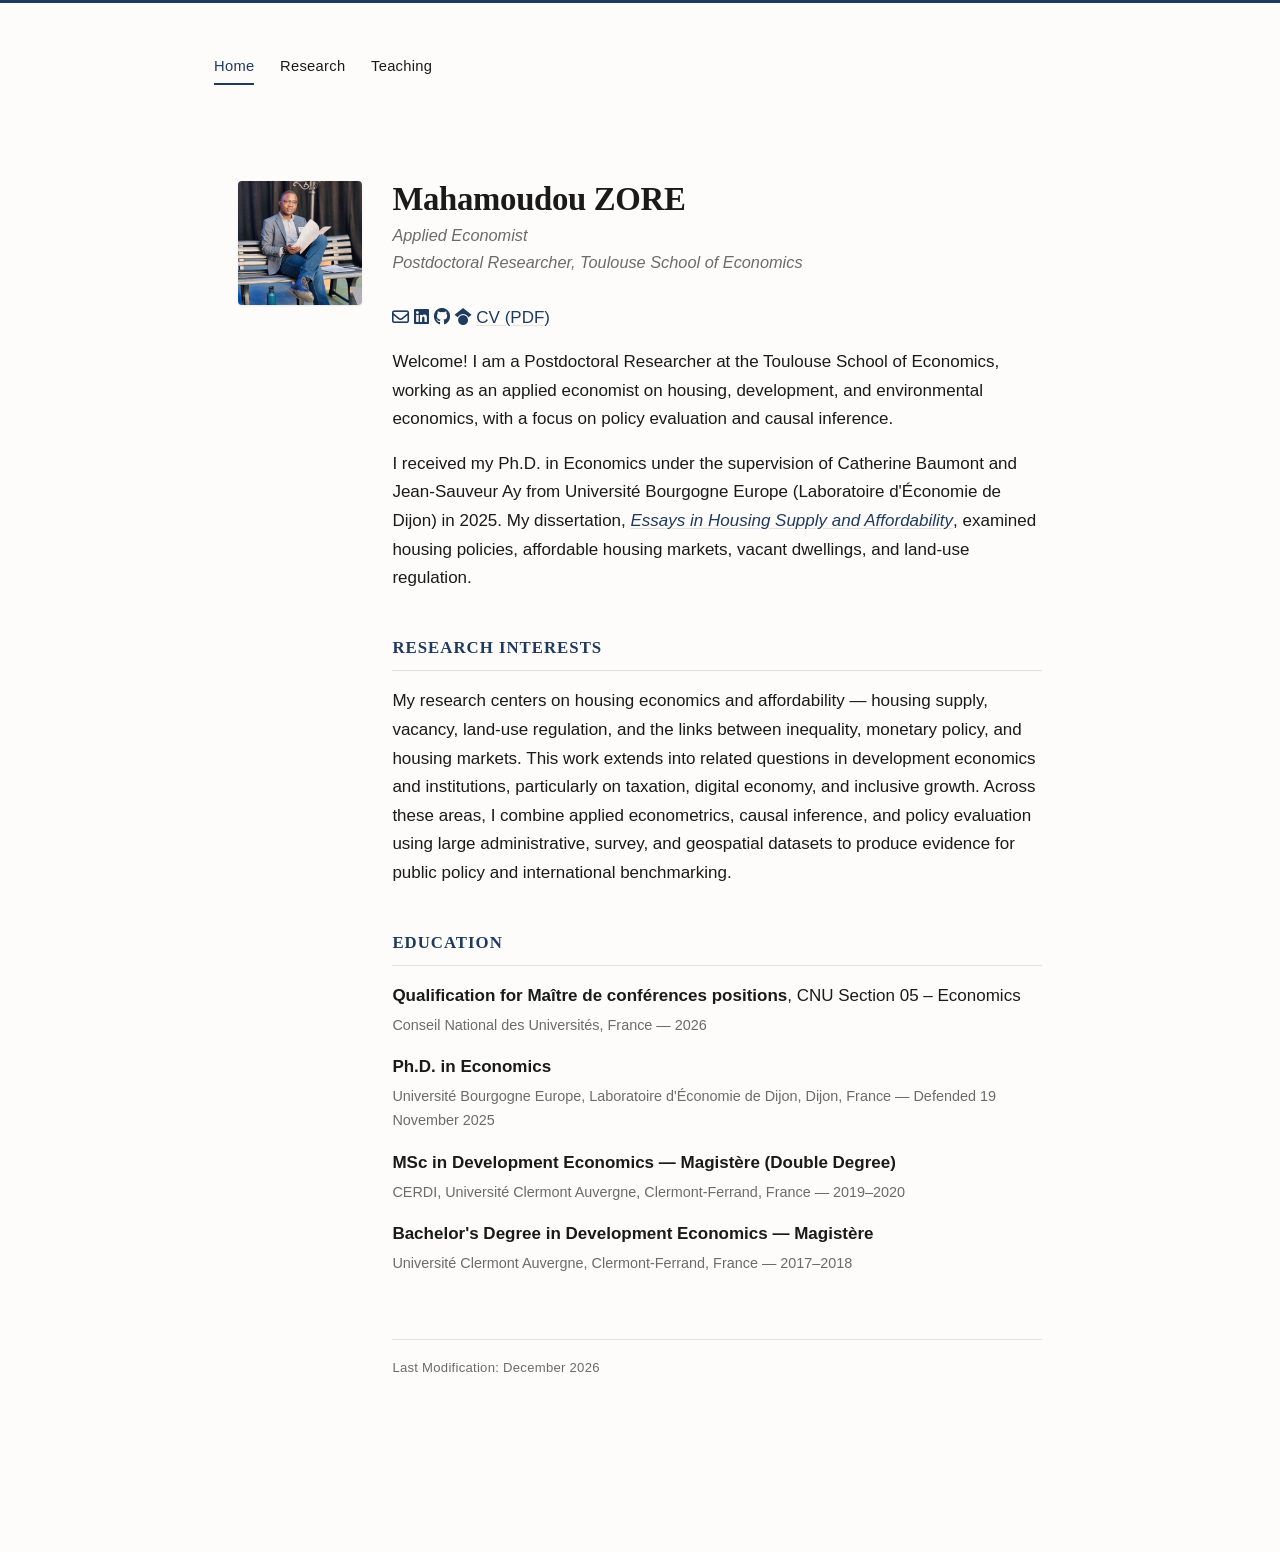
==== index.html @ eb143d73 "Update index.html" ====
<!DOCTYPE html>
<html lang="en">
<head>
<meta charset="UTF-8">
<meta name="viewport" content="width=device-width, initial-scale=1.0">
<title>Mahamoudou ZORE</title>
<link rel="stylesheet" href="styles.css">
  <link
  rel="stylesheet"
  href="https://cdnjs.cloudflare.com/ajax/libs/font-awesome/6.5.2/css/all.min.css"
>
</head>
<body> <div class="wrap"> 
  <nav>

  <a href="index.html" class="active">Home</a>
  <a href="research.html">Research</a>
  <a href="teaching.html">Teaching</a>
</nav>

<div class="wrap">

  <div class="profile-row">
    <img src="profile.jpg" alt="Photo of Mahamoudou Zore">
    <div>
       <h1>Mahamoudou ZORE</h1>

<p class="role">
Applied Economist<br>
Postdoctoral Researcher, Toulouse School of Economics
</p>
     <div class="social-links">
  <a href="mailto:zoremahamoudou@yahoo.fr" aria-label="Email" title="Email"><i class="fa-regular fa-envelope"></i></a>
  <a href="https://www.linkedin.com/in/mahamoudou-zor%C3%A9-ph-d-63a49911a" target="_blank" rel="noopener noreferrer" aria-label="LinkedIn" title="LinkedIn"><i class="fa-brands fa-linkedin"></i></a>
  <a href="https://github.com/Mahamoudou-ZORE" target="_blank" rel="noopener noreferrer" aria-label="GitHub" title="GitHub"><i class="fa-brands fa-github"></i></a>
  <a href="https://scholar.google.com/citations?user=697aOrsAAAAJ&hl=fr" target="_blank" rel="noopener noreferrer" aria-label="Google Scholar" title="Google Scholar"><i class="fa-brands fa-google-scholar"></i></a>
  <a href="CV_ZORE-Mahamoudou.pdf">CV (PDF)</a>
</div>

  <p>Welcome! I am a Postdoctoral Researcher at the Toulouse School of Economics, working as an applied economist on housing, development, and environmental economics, with a focus on policy evaluation and causal inference.</p>
  <p>I received my Ph.D. in Economics under the supervision of Catherine Baumont and Jean-Sauveur Ay from Université Bourgogne Europe (Laboratoire d'Économie de Dijon) in 2025. My dissertation, <a href="https://theses.hal.science/tel-05458597"><em>Essays in Housing Supply and Affordability</em></a>, examined housing policies, affordable housing markets, vacant dwellings, and land-use regulation.</p>
  <h2>Research Interests</h2>
<p>My research centers on housing economics and affordability — housing supply, vacancy, land-use regulation, and the links between inequality, monetary policy, and housing markets. This work extends into related questions in development economics and institutions, particularly on taxation, digital economy, and inclusive growth. Across these areas, I combine applied econometrics, causal inference, and policy evaluation using large administrative, survey, and geospatial datasets to produce evidence for public policy and international benchmarking.</p>
  <h2>Education</h2>
  <p>
    <span class="entry-title">Qualification for Maître de conférences positions</span>, CNU Section 05 – Economics<br>
    <span class="entry-meta">Conseil National des Universités, France — 2026</span>
  </p>
  <p>
    <span class="entry-title">Ph.D. in Economics</span><br>
    <span class="entry-meta">Université Bourgogne Europe, Laboratoire d'Économie de Dijon, Dijon, France — Defended 19 November 2025</span>
  </p>
  <p>
    <span class="entry-title">MSc in Development Economics — Magistère (Double Degree)</span><br>
    <span class="entry-meta">CERDI, Université Clermont Auvergne, Clermont-Ferrand, France — 2019–2020</span>
  </p>
  <p>
    <span class="entry-title">Bachelor's Degree in Development Economics — Magistère</span><br>
    <span class="entry-meta">Université Clermont Auvergne, Clermont-Ferrand, France — 2017–2018</span>
  </p>

  <footer>Last Modification: <span id="last-mod"></span></footer>
<script>
  document.getElementById('last-mod').textContent =
    new Date(document.lastModified).toLocaleDateString('en-US', { year: 'numeric', month: 'long' });
</script>

</div>
</body>
</html>
---- styles.css ----
:root {
  --ink: #1a1a1a;
  --muted: #6b6b6b;
  --accent: #1f3a5f;
  --accent-soft: #4a6a8f;
  --rule: #e4e2dc;
  --bg: #fdfcfa;
  --max: 900px;
}

* {
  box-sizing: border-box;
}

html {
  -webkit-text-size-adjust: 100%;
  scroll-behavior: smooth;
}

body {
  margin: 0;
  background: var(--bg);
  color: var(--ink);
  font-family: "Source Sans Pro", -apple-system, BlinkMacSystemFont,
               "Segoe UI", Helvetica, Arial, sans-serif;
  font-size: 17px;
  line-height: 1.68;
  border-top: 3px solid var(--accent);
}

.wrap {
  width: 100%;
  max-width: var(--max);
  margin: 0 auto;
  padding: 3.2rem 1.5rem 4.5rem;
}

h1,
h2 {
  font-family: "Iowan Old Style", "Palatino Linotype",
               Palatino, Georgia, serif;
  font-weight: 600;
  letter-spacing: -0.01em;
  color: var(--ink);
}

h1 {
  font-size: 2.05rem;
  margin: 0 0 0.2rem;
  line-height: 1.15;
}

h2 {
  font-size: 1.05rem;
  text-transform: uppercase;
  letter-spacing: 0.06em;
  margin: 2.6rem 0 1rem;
  color: var(--accent);
  border-bottom: 1px solid var(--rule);
  padding-bottom: 0.5rem;
}

.role {
  color: var(--muted);
  margin: 0 0 1.7rem;
  font-size: 1.02rem;
  font-style: italic;
}

nav {
  display: flex;
  flex-wrap: wrap;
  gap: 0.7rem 1.6rem;
  margin-bottom: 2.8rem;
  font-size: 0.92rem;
  letter-spacing: 0.02em;
}

nav a {
  color: var(--ink);
  text-decoration: none;
  padding-bottom: 4px;
  border-bottom: 2px solid transparent;
  transition: border-color 0.15s ease, color 0.15s ease;
}

nav a:hover {
  color: var(--accent);
}

nav a.active {
  border-bottom-color: var(--accent);
  color: var(--accent);
}

.profile-row {
  display: flex;
  gap: 1.9rem;
  align-items: flex-start;
  margin-bottom: 1.8rem;
}

.profile-row img {
  width: 124px;
  height: 124px;
  object-fit: cover;
  border-radius: 4px;
  flex-shrink: 0;
  box-shadow: 0 1px 2px rgba(0, 0, 0, 0.08);
}

.profile-content {
  flex: 1;
  min-width: 0;
}

.links {
  display: flex;
  flex-wrap: wrap;
  gap: 0.45rem 1.1rem;
  margin: 0.7rem 0 0;
  font-size: 0.93rem;
}

.links a {
  color: var(--accent);
  text-decoration: none;
  border-bottom: 1px solid transparent;
  transition: border-color 0.15s ease;
}

.links a:hover {
  border-bottom-color: var(--accent-soft);
}

p {
  margin: 1rem 0;
}

ul {
  padding-left: 1.1rem;
  margin: 0.9rem 0;
}

li {
  margin-bottom: 0.85rem;
}

a {
  color: var(--accent);
  text-decoration-color: var(--rule);
  text-underline-offset: 2px;
}

a:hover {
  text-decoration-color: var(--accent);
}

.entry-title {
  font-weight: 600;
}

.entry-meta {
  display: block;
  margin-top: 0.15rem;
  color: var(--muted);
  font-size: 0.9rem;
}

.abstract {
  margin: 0.5rem 0 0;
  padding-left: 0.9rem;
  color: var(--muted);
  font-size: 0.92rem;
  border-left: 2px solid var(--rule);
}

footer {
  margin-top: 4rem;
  padding-top: 1.1rem;
  border-top: 1px solid var(--rule);
  color: var(--muted);
  font-size: 0.82rem;
  letter-spacing: 0.02em;
}

/* Tablets and small screens */
@media (max-width: 700px) {
  .wrap {
    padding: 2.4rem 1.2rem 3.5rem;
  }

  nav {
    margin-bottom: 2.2rem;
  }
}

/* Smartphones */
@media (max-width: 480px) {
  body {
    font-size: 16px;
    line-height: 1.62;
  }

  .wrap {
    padding: 2rem 1rem 3rem;
  }

  .profile-row {
    flex-direction: column;
    gap: 1rem;
  }

  .profile-row img {
    width: 112px;
    height: 112px;
  }

  h1 {
    font-size: 1.75rem;
  }

  h2 {
    margin-top: 2.2rem;
  }

  .role {
    margin-bottom: 1.2rem;
  }

  nav {
    gap: 0.55rem 1rem;
    font-size: 0.9rem;
  }

  .links {
    gap: 0.35rem 0.9rem;
  }
}
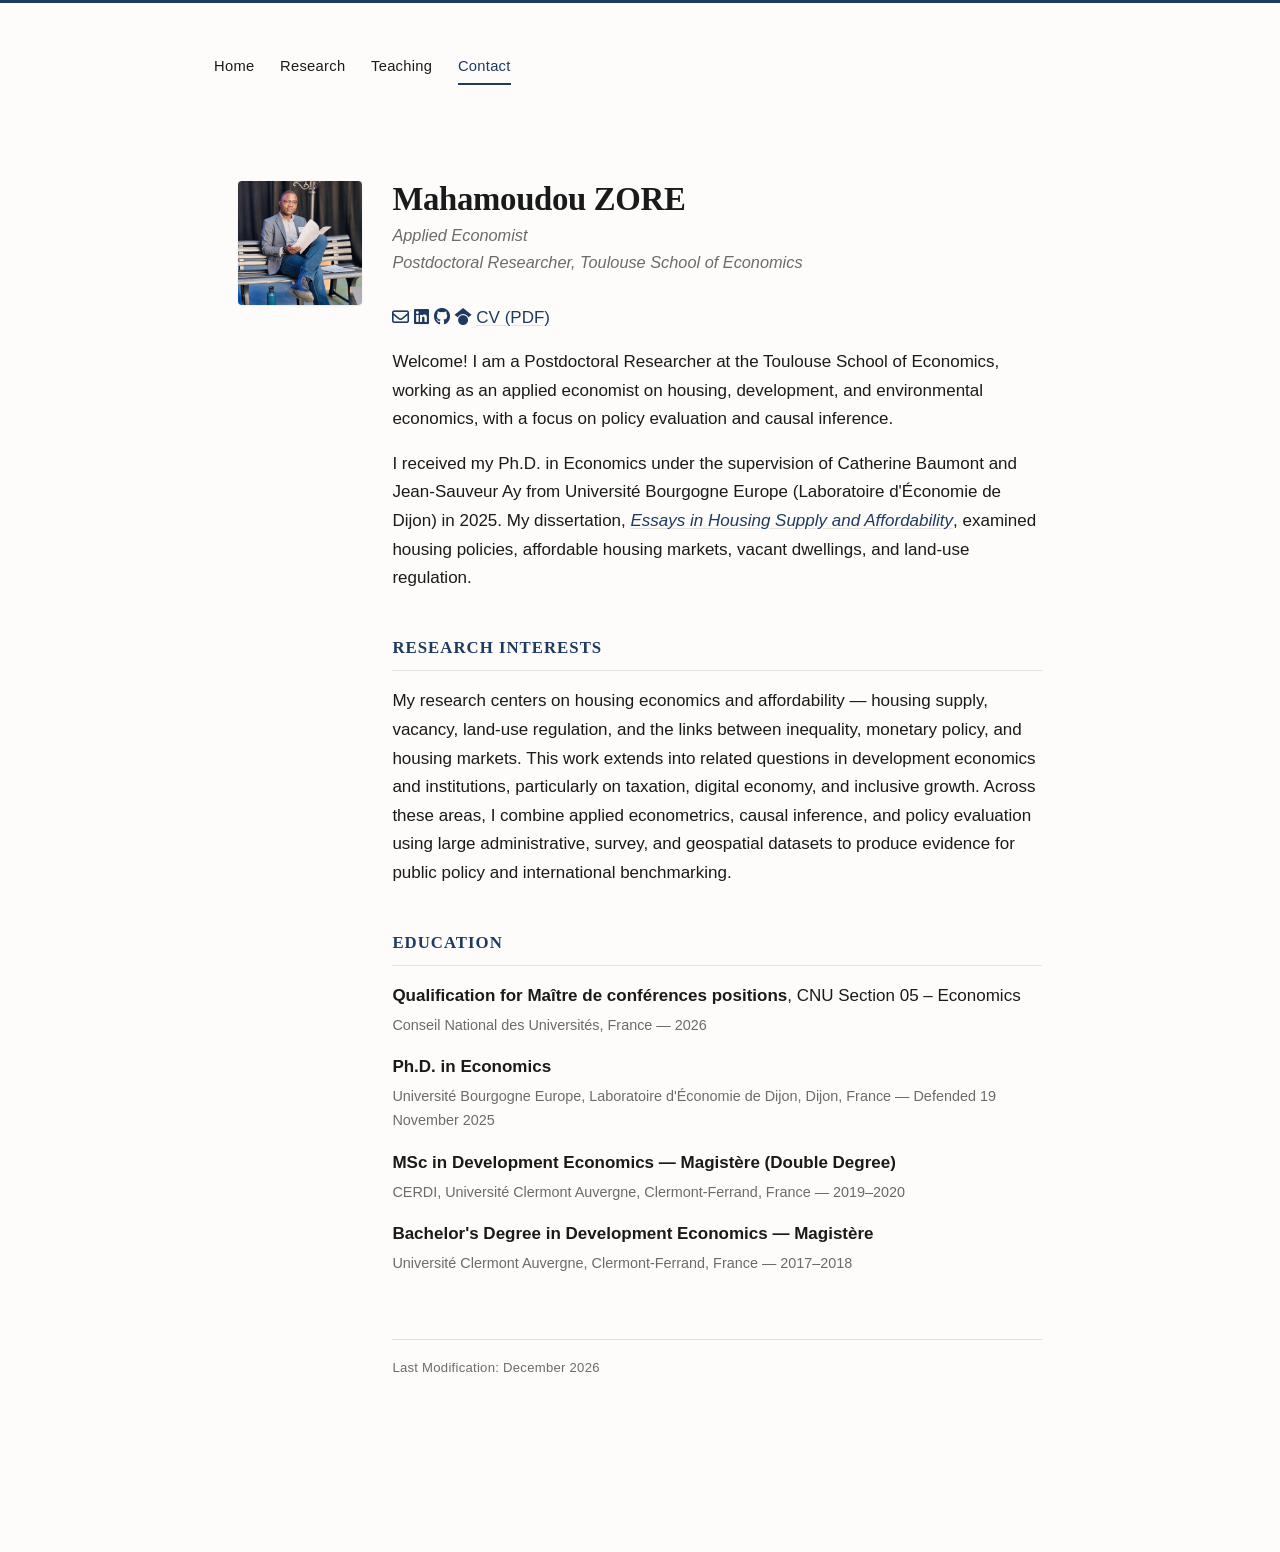
==== commit 534e1d36: "Refactor navigation links in index.html Updated navigation links to remove duplicate Home link and s" ====
--- a/index.html
+++ b/index.html
@@ -12,11 +12,11 @@
 </head>
 <body> <div class="wrap"> 
   <nav>
-
-  <a href="index.html" class="active">Home</a>
-  <a href="research.html">Research</a>
-  <a href="teaching.html">Teaching</a>
-</nav>
+    <a href="index.html">Home</a>
+    <a href="research.html">Research</a>
+    <a href="teaching.html">Teaching</a>
+    <a href="contact.html" class="active">Contact</a>
+  </nav>
 
 <div class="wrap">
 
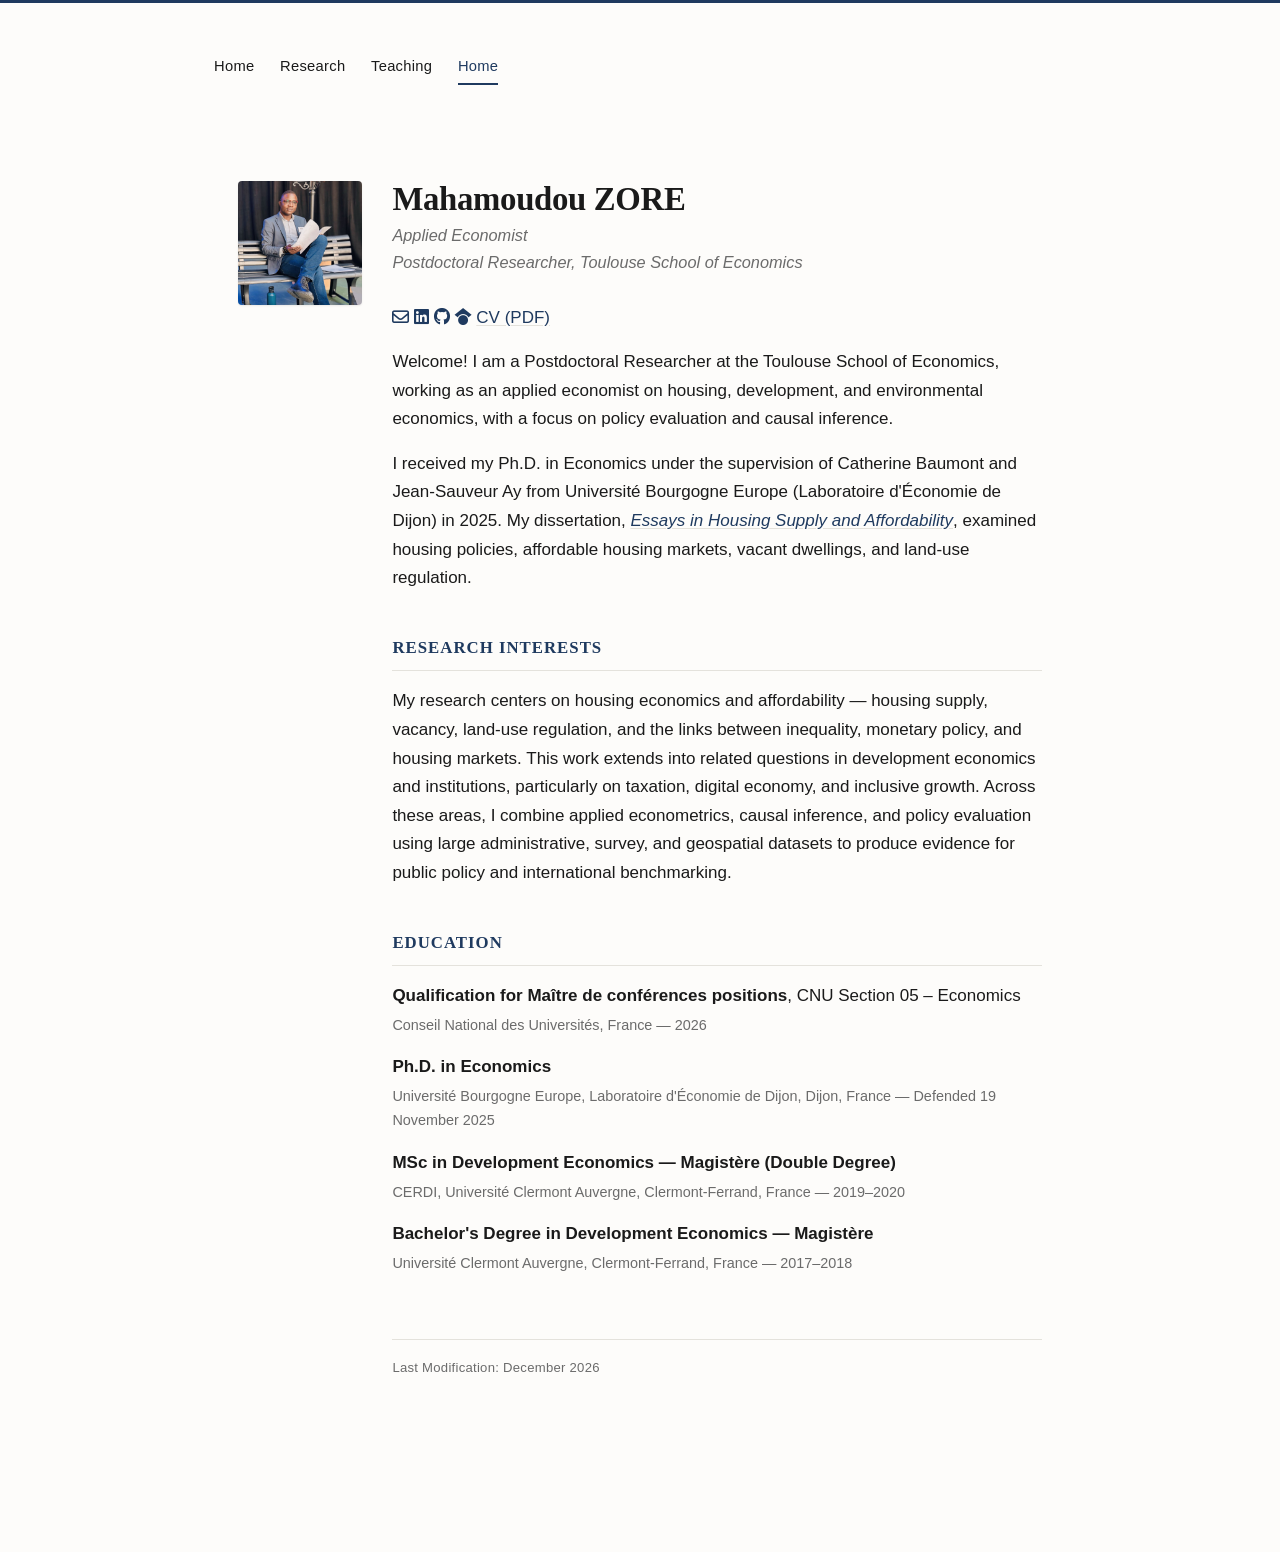
==== commit 060bf1d3: "Update index.html" ====
--- a/index.html
+++ b/index.html
@@ -15,7 +15,7 @@
     <a href="index.html">Home</a>
     <a href="research.html">Research</a>
     <a href="teaching.html">Teaching</a>
-    <a href="contact.html" class="active">Contact</a>
+    <a href="contact.html" class="active">Home</a>
   </nav>
 
 <div class="wrap">
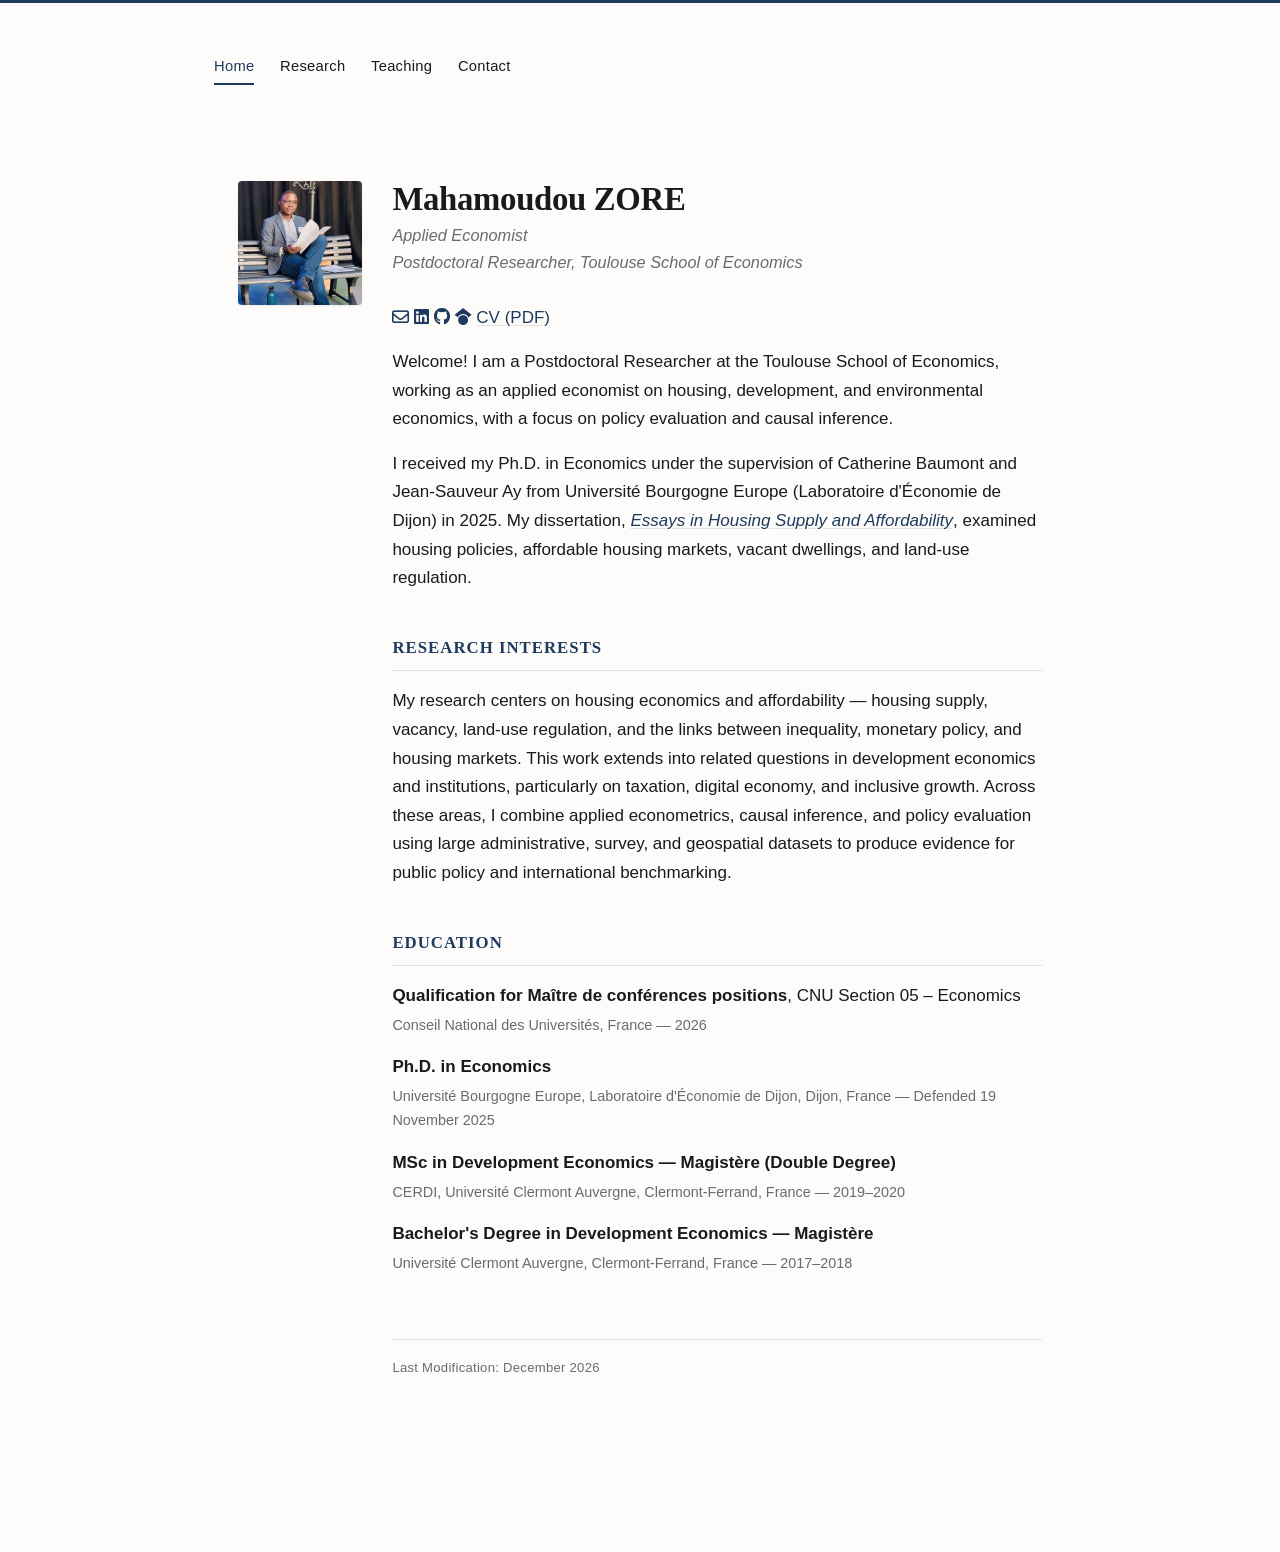
==== commit 2ed21184: "Revise navigation menu for active link and labels Updated navigation links to reflect active state a" ====
--- a/index.html
+++ b/index.html
@@ -11,12 +11,12 @@
 >
 </head>
 <body> <div class="wrap"> 
-  <nav>
-    <a href="index.html">Home</a>
-    <a href="research.html">Research</a>
-    <a href="teaching.html">Teaching</a>
-    <a href="contact.html" class="active">Home</a>
-  </nav>
+ <nav>
+  <a href="index.html" class="active">Home</a>
+  <a href="research.html">Research</a>
+  <a href="teaching.html">Teaching</a>
+  <a href="contact.html">Contact</a>
+</nav>
 
 <div class="wrap">
 
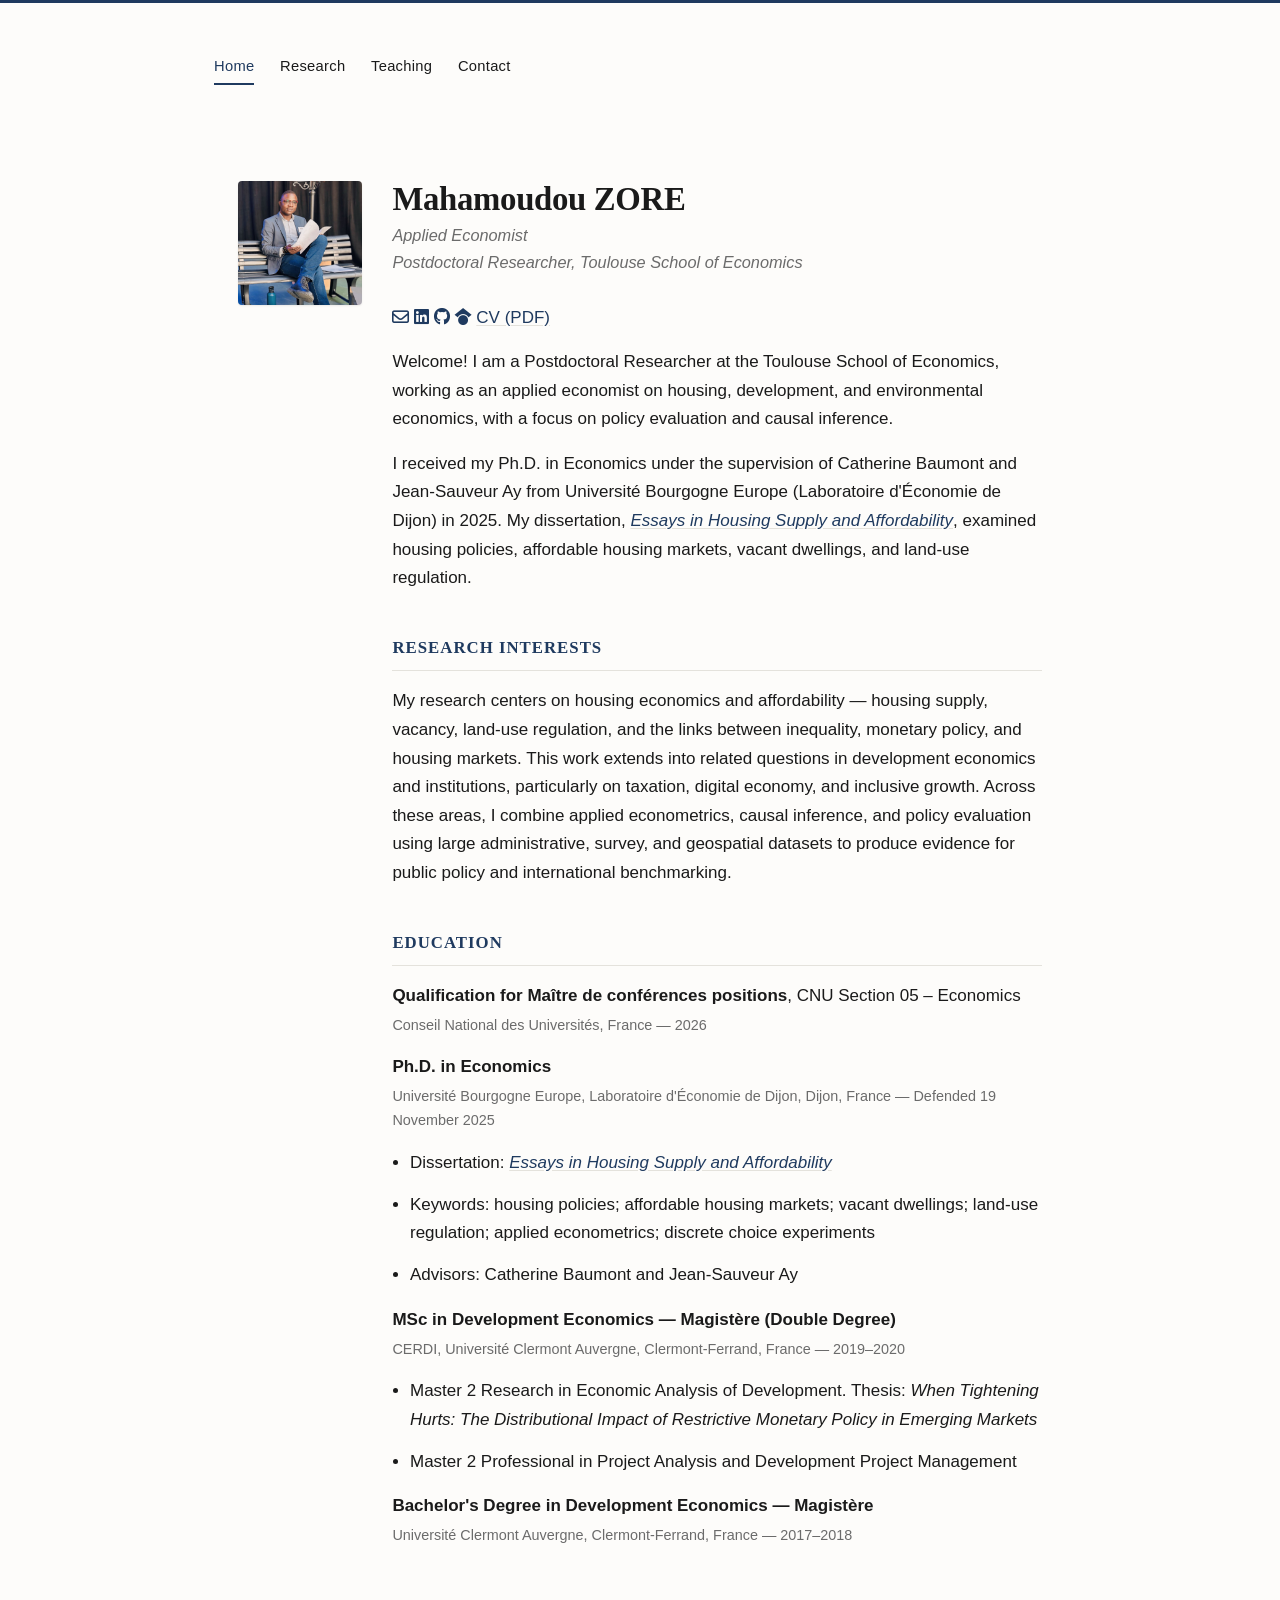
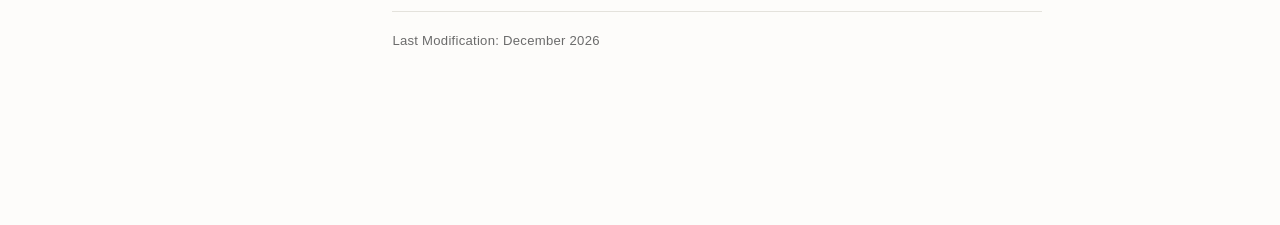
==== commit 4cab0934: "Update index.html" ====
--- a/index.html
+++ b/index.html
@@ -42,22 +42,31 @@
   <h2>Research Interests</h2>
 <p>My research centers on housing economics and affordability — housing supply, vacancy, land-use regulation, and the links between inequality, monetary policy, and housing markets. This work extends into related questions in development economics and institutions, particularly on taxation, digital economy, and inclusive growth. Across these areas, I combine applied econometrics, causal inference, and policy evaluation using large administrative, survey, and geospatial datasets to produce evidence for public policy and international benchmarking.</p>
   <h2>Education</h2>
-  <p>
-    <span class="entry-title">Qualification for Maître de conférences positions</span>, CNU Section 05 – Economics<br>
-    <span class="entry-meta">Conseil National des Universités, France — 2026</span>
-  </p>
-  <p>
-    <span class="entry-title">Ph.D. in Economics</span><br>
-    <span class="entry-meta">Université Bourgogne Europe, Laboratoire d'Économie de Dijon, Dijon, France — Defended 19 November 2025</span>
-  </p>
-  <p>
-    <span class="entry-title">MSc in Development Economics — Magistère (Double Degree)</span><br>
-    <span class="entry-meta">CERDI, Université Clermont Auvergne, Clermont-Ferrand, France — 2019–2020</span>
-  </p>
-  <p>
-    <span class="entry-title">Bachelor's Degree in Development Economics — Magistère</span><br>
-    <span class="entry-meta">Université Clermont Auvergne, Clermont-Ferrand, France — 2017–2018</span>
-  </p>
+<p>
+  <span class="entry-title">Qualification for Maître de conférences positions</span>, CNU Section 05 – Economics<br>
+  <span class="entry-meta">Conseil National des Universités, France — 2026</span>
+</p>
+<p>
+  <span class="entry-title">Ph.D. in Economics</span><br>
+  <span class="entry-meta">Université Bourgogne Europe, Laboratoire d'Économie de Dijon, Dijon, France — Defended 19 November 2025</span>
+</p>
+<ul>
+  <li>Dissertation: <a href="https://theses.hal.science/tel-05458597"><em>Essays in Housing Supply and Affordability</em></a></li>
+  <li>Keywords: housing policies; affordable housing markets; vacant dwellings; land-use regulation; applied econometrics; discrete choice experiments</li>
+  <li>Advisors: Catherine Baumont and Jean-Sauveur Ay</li>
+</ul>
+<p>
+  <span class="entry-title">MSc in Development Economics — Magistère (Double Degree)</span><br>
+  <span class="entry-meta">CERDI, Université Clermont Auvergne, Clermont-Ferrand, France — 2019–2020</span>
+</p>
+<ul>
+  <li>Master 2 Research in Economic Analysis of Development. Thesis: <em>When Tightening Hurts: The Distributional Impact of Restrictive Monetary Policy in Emerging Markets</em></li>
+  <li>Master 2 Professional in Project Analysis and Development Project Management</li>
+</ul>
+<p>
+  <span class="entry-title">Bachelor's Degree in Development Economics — Magistère</span><br>
+  <span class="entry-meta">Université Clermont Auvergne, Clermont-Ferrand, France — 2017–2018</span>
+</p>
 
   <footer>Last Modification: <span id="last-mod"></span></footer>
 <script>
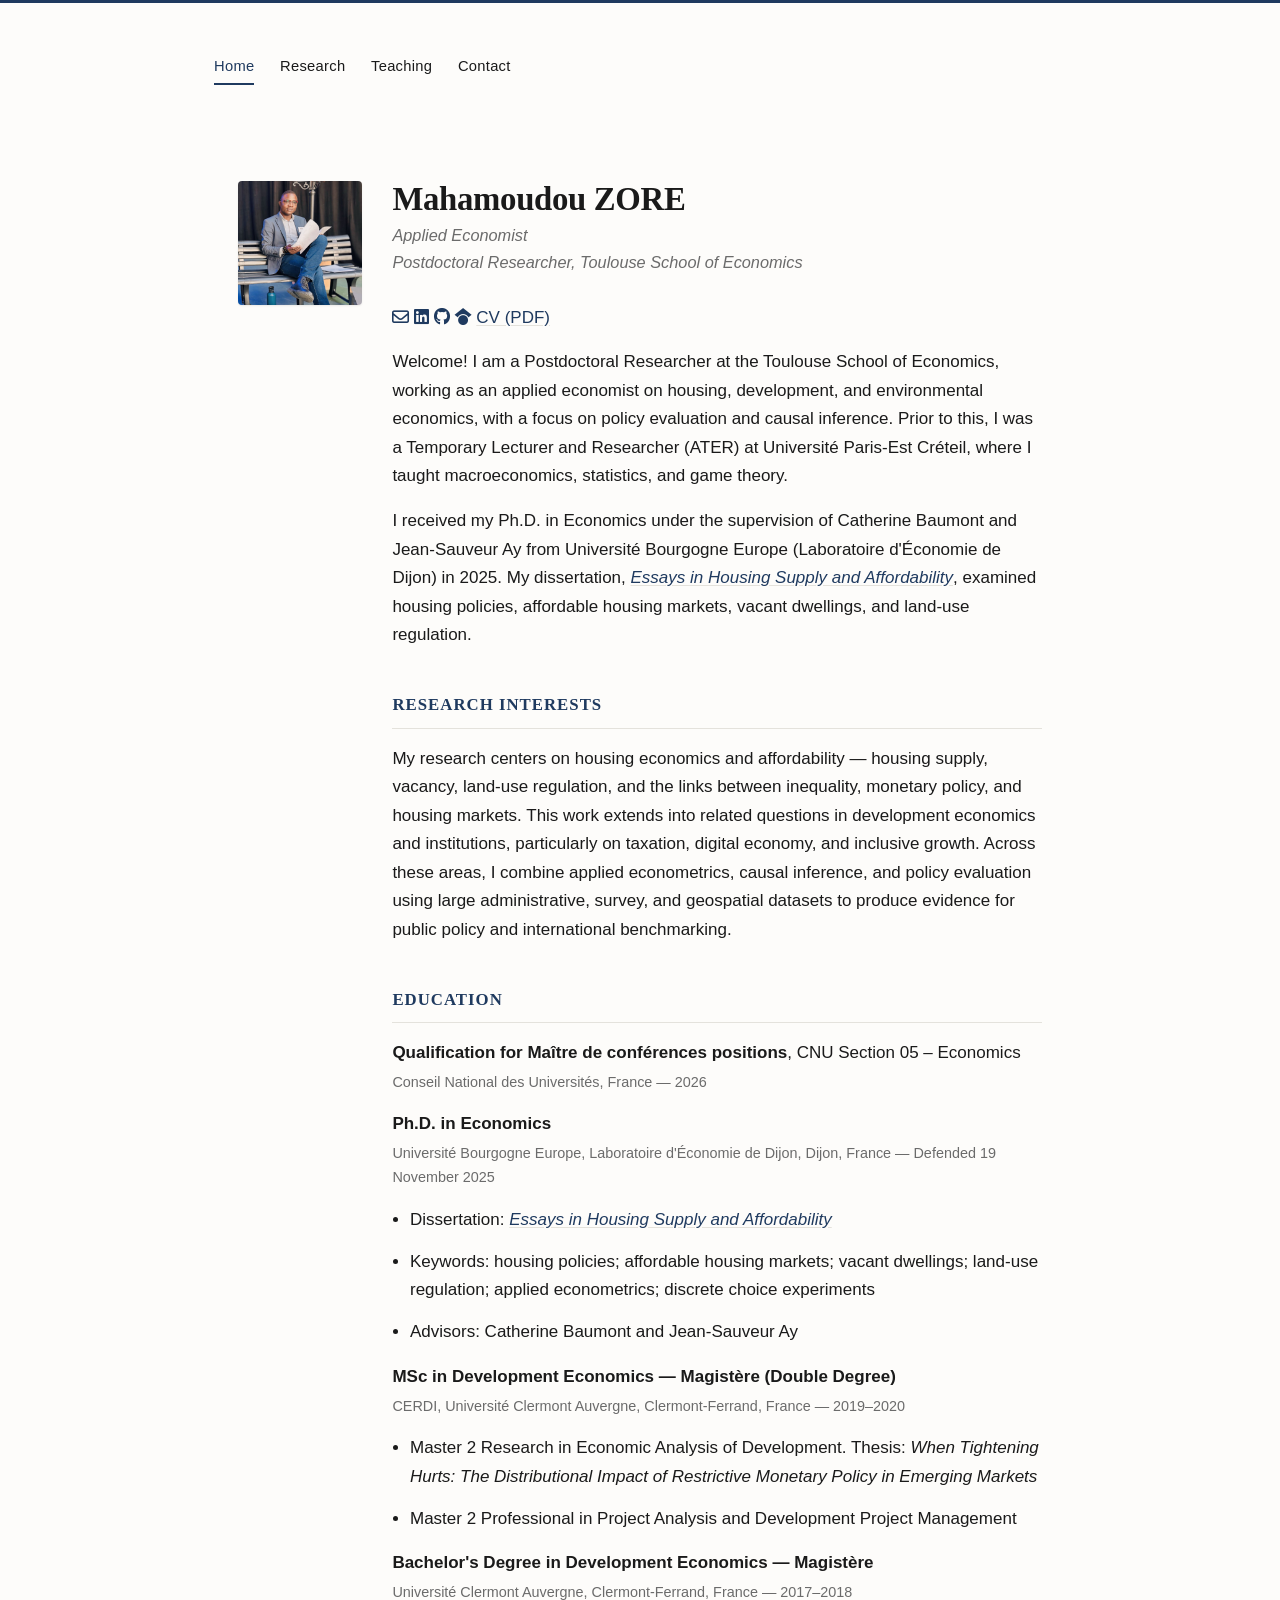
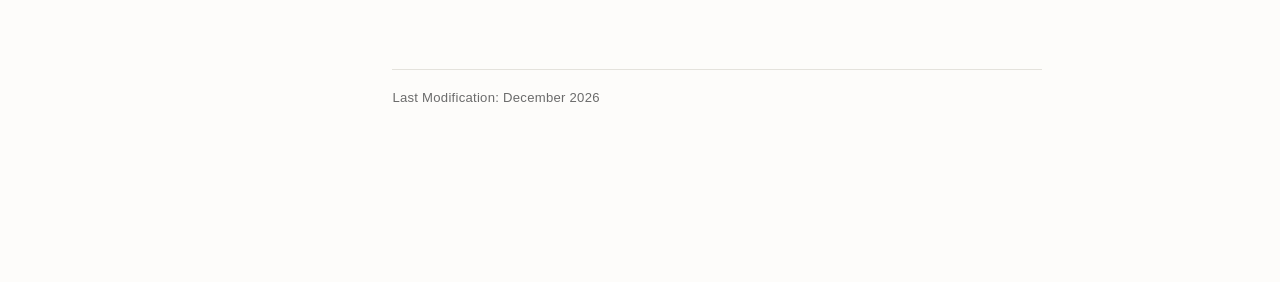
==== commit f0df3a0e: "Update introduction paragraph with additional experience Added previous experience as a Temporary Le" ====
--- a/index.html
+++ b/index.html
@@ -37,7 +37,7 @@
   <a href="CV_ZORE-Mahamoudou.pdf">CV (PDF)</a>
 </div>
 
-  <p>Welcome! I am a Postdoctoral Researcher at the Toulouse School of Economics, working as an applied economist on housing, development, and environmental economics, with a focus on policy evaluation and causal inference.</p>
+  <p>Welcome! I am a Postdoctoral Researcher at the Toulouse School of Economics, working as an applied economist on housing, development, and environmental economics, with a focus on policy evaluation and causal inference. Prior to this, I was a Temporary Lecturer and Researcher (ATER) at Université Paris-Est Créteil, where I taught macroeconomics, statistics, and game theory.</p>
   <p>I received my Ph.D. in Economics under the supervision of Catherine Baumont and Jean-Sauveur Ay from Université Bourgogne Europe (Laboratoire d'Économie de Dijon) in 2025. My dissertation, <a href="https://theses.hal.science/tel-05458597"><em>Essays in Housing Supply and Affordability</em></a>, examined housing policies, affordable housing markets, vacant dwellings, and land-use regulation.</p>
   <h2>Research Interests</h2>
 <p>My research centers on housing economics and affordability — housing supply, vacancy, land-use regulation, and the links between inequality, monetary policy, and housing markets. This work extends into related questions in development economics and institutions, particularly on taxation, digital economy, and inclusive growth. Across these areas, I combine applied econometrics, causal inference, and policy evaluation using large administrative, survey, and geospatial datasets to produce evidence for public policy and international benchmarking.</p>
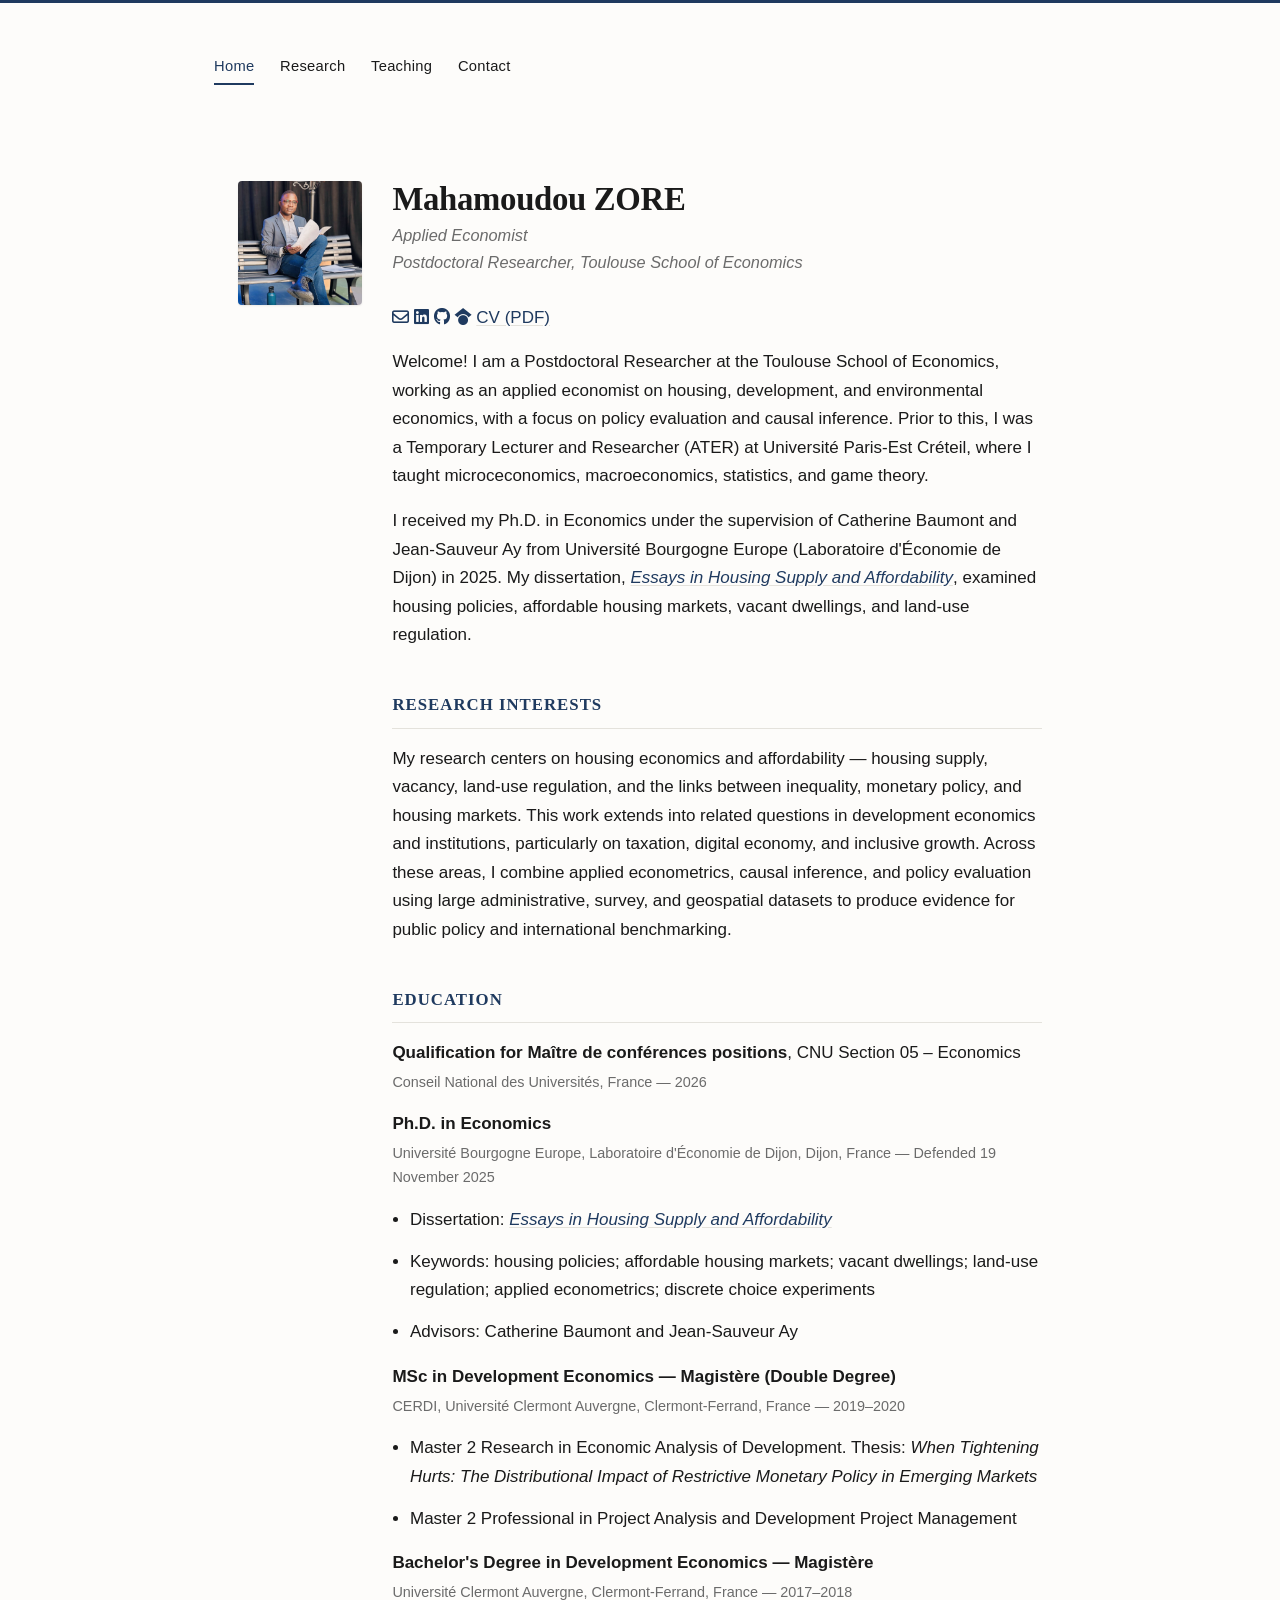
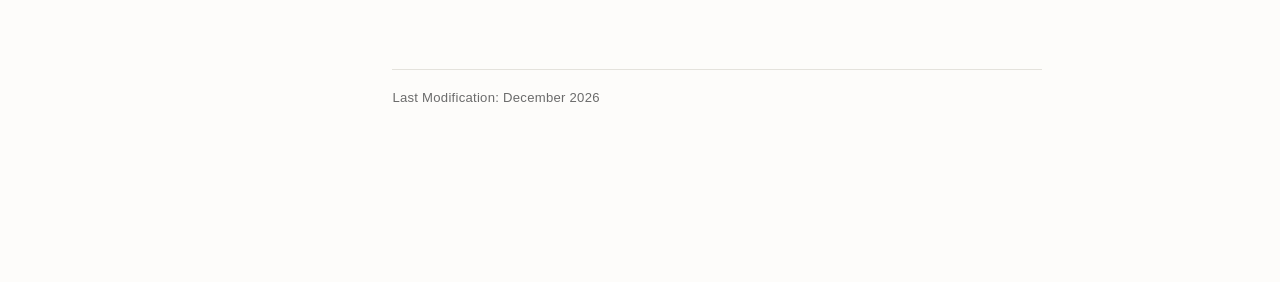
==== commit f8784c2a: "Update research description to include microeconomics" ====
--- a/index.html
+++ b/index.html
@@ -37,7 +37,7 @@
   <a href="CV_ZORE-Mahamoudou.pdf">CV (PDF)</a>
 </div>
 
-  <p>Welcome! I am a Postdoctoral Researcher at the Toulouse School of Economics, working as an applied economist on housing, development, and environmental economics, with a focus on policy evaluation and causal inference. Prior to this, I was a Temporary Lecturer and Researcher (ATER) at Université Paris-Est Créteil, where I taught macroeconomics, statistics, and game theory.</p>
+  <p>Welcome! I am a Postdoctoral Researcher at the Toulouse School of Economics, working as an applied economist on housing, development, and environmental economics, with a focus on policy evaluation and causal inference. Prior to this, I was a Temporary Lecturer and Researcher (ATER) at Université Paris-Est Créteil, where I taught microceconomics, macroeconomics, statistics, and game theory.</p>
   <p>I received my Ph.D. in Economics under the supervision of Catherine Baumont and Jean-Sauveur Ay from Université Bourgogne Europe (Laboratoire d'Économie de Dijon) in 2025. My dissertation, <a href="https://theses.hal.science/tel-05458597"><em>Essays in Housing Supply and Affordability</em></a>, examined housing policies, affordable housing markets, vacant dwellings, and land-use regulation.</p>
   <h2>Research Interests</h2>
 <p>My research centers on housing economics and affordability — housing supply, vacancy, land-use regulation, and the links between inequality, monetary policy, and housing markets. This work extends into related questions in development economics and institutions, particularly on taxation, digital economy, and inclusive growth. Across these areas, I combine applied econometrics, causal inference, and policy evaluation using large administrative, survey, and geospatial datasets to produce evidence for public policy and international benchmarking.</p>
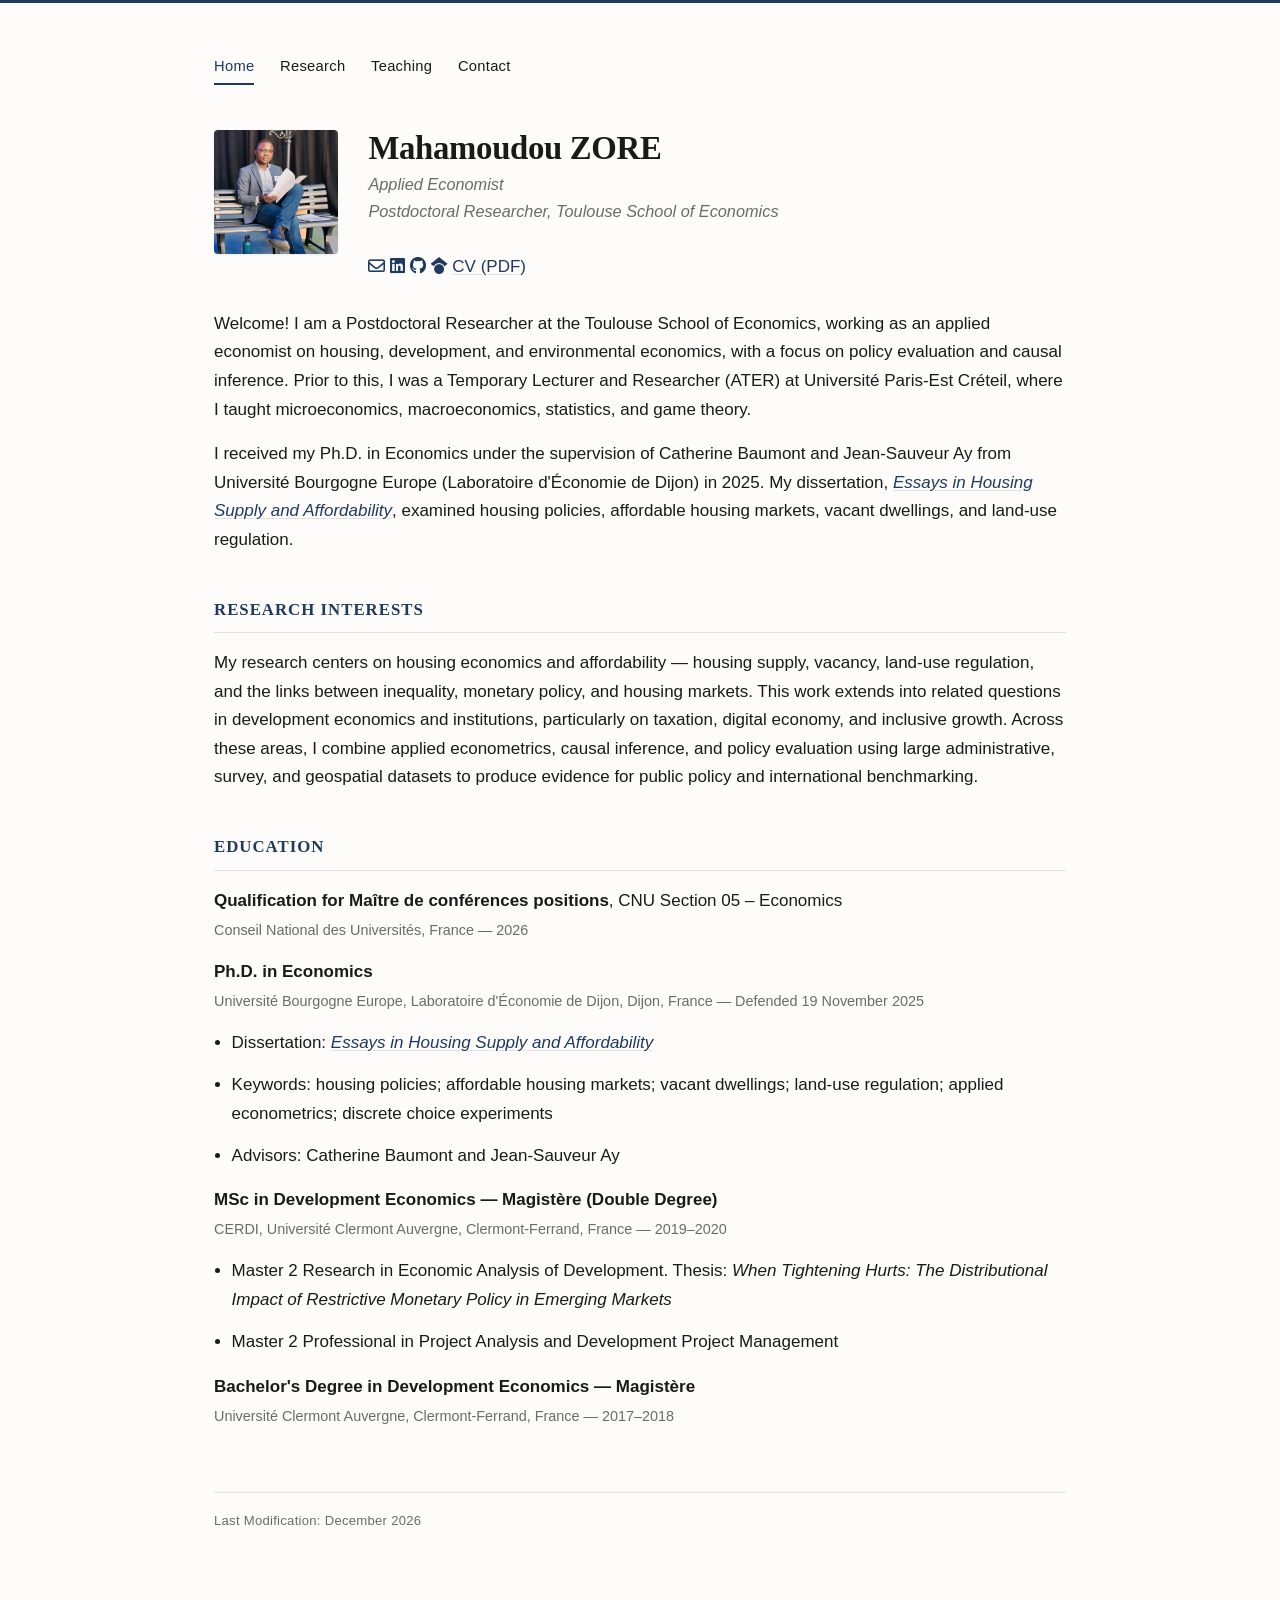
==== commit 2c071949: "Refactor index.html for improved structure and clarity Updated the HTML structure by adding a canoni" ====
--- a/index.html
+++ b/index.html
@@ -5,74 +5,76 @@
 <meta name="viewport" content="width=device-width, initial-scale=1.0">
 <title>Mahamoudou ZORE</title>
 <link rel="stylesheet" href="styles.css">
-  <link
-  rel="stylesheet"
-  href="https://cdnjs.cloudflare.com/ajax/libs/font-awesome/6.5.2/css/all.min.css"
->
+<link rel="stylesheet" href="https://cdnjs.cloudflare.com/ajax/libs/font-awesome/6.5.2/css/all.min.css">
+<link rel="canonical" href="https://mahamoudou-zore.fr/">
 </head>
-<body> <div class="wrap"> 
- <nav>
-  <a href="index.html" class="active">Home</a>
-  <a href="research.html">Research</a>
-  <a href="teaching.html">Teaching</a>
-  <a href="contact.html">Contact</a>
-</nav>
+<body>
+<div class="wrap">
 
-<div class="wrap">
+  <nav>
+    <a href="index.html" class="active">Home</a>
+    <a href="research.html">Research</a>
+    <a href="teaching.html">Teaching</a>
+    <a href="contact.html">Contact</a>
+  </nav>
 
   <div class="profile-row">
     <img src="profile.jpg" alt="Photo of Mahamoudou Zore">
     <div>
-       <h1>Mahamoudou ZORE</h1>
+      <h1>Mahamoudou ZORE</h1>
+      <p class="role">
+        Applied Economist<br>
+        Postdoctoral Researcher, Toulouse School of Economics
+      </p>
+      <div class="social-links">
+        <a href="mailto:zoremahamoudou@yahoo.fr" aria-label="Email" title="Email"><i class="fa-regular fa-envelope"></i></a>
+        <a href="https://www.linkedin.com/in/mahamoudou-zor%C3%A9-ph-d-63a49911a" target="_blank" rel="noopener noreferrer" aria-label="LinkedIn" title="LinkedIn"><i class="fa-brands fa-linkedin"></i></a>
+        <a href="https://github.com/Mahamoudou-ZORE" target="_blank" rel="noopener noreferrer" aria-label="GitHub" title="GitHub"><i class="fa-brands fa-github"></i></a>
+        <a href="https://scholar.google.com/citations?user=697aOrsAAAAJ&hl=fr" target="_blank" rel="noopener noreferrer" aria-label="Google Scholar" title="Google Scholar"><i class="fa-brands fa-google-scholar"></i></a>
+        <a href="CV_ZORE-Mahamoudou.pdf">CV (PDF)</a>
+      </div>
+    </div>
+  </div>
 
-<p class="role">
-Applied Economist<br>
-Postdoctoral Researcher, Toulouse School of Economics
-</p>
-     <div class="social-links">
-  <a href="mailto:zoremahamoudou@yahoo.fr" aria-label="Email" title="Email"><i class="fa-regular fa-envelope"></i></a>
-  <a href="https://www.linkedin.com/in/mahamoudou-zor%C3%A9-ph-d-63a49911a" target="_blank" rel="noopener noreferrer" aria-label="LinkedIn" title="LinkedIn"><i class="fa-brands fa-linkedin"></i></a>
-  <a href="https://github.com/Mahamoudou-ZORE" target="_blank" rel="noopener noreferrer" aria-label="GitHub" title="GitHub"><i class="fa-brands fa-github"></i></a>
-  <a href="https://scholar.google.com/citations?user=697aOrsAAAAJ&hl=fr" target="_blank" rel="noopener noreferrer" aria-label="Google Scholar" title="Google Scholar"><i class="fa-brands fa-google-scholar"></i></a>
-  <a href="CV_ZORE-Mahamoudou.pdf">CV (PDF)</a>
-</div>
+  <p>Welcome! I am a Postdoctoral Researcher at the Toulouse School of Economics, working as an applied economist on housing, development, and environmental economics, with a focus on policy evaluation and causal inference. Prior to this, I was a Temporary Lecturer and Researcher (ATER) at Université Paris-Est Créteil, where I taught microeconomics, macroeconomics, statistics, and game theory.</p>
 
-  <p>Welcome! I am a Postdoctoral Researcher at the Toulouse School of Economics, working as an applied economist on housing, development, and environmental economics, with a focus on policy evaluation and causal inference. Prior to this, I was a Temporary Lecturer and Researcher (ATER) at Université Paris-Est Créteil, where I taught microceconomics, macroeconomics, statistics, and game theory.</p>
   <p>I received my Ph.D. in Economics under the supervision of Catherine Baumont and Jean-Sauveur Ay from Université Bourgogne Europe (Laboratoire d'Économie de Dijon) in 2025. My dissertation, <a href="https://theses.hal.science/tel-05458597"><em>Essays in Housing Supply and Affordability</em></a>, examined housing policies, affordable housing markets, vacant dwellings, and land-use regulation.</p>
+
   <h2>Research Interests</h2>
-<p>My research centers on housing economics and affordability — housing supply, vacancy, land-use regulation, and the links between inequality, monetary policy, and housing markets. This work extends into related questions in development economics and institutions, particularly on taxation, digital economy, and inclusive growth. Across these areas, I combine applied econometrics, causal inference, and policy evaluation using large administrative, survey, and geospatial datasets to produce evidence for public policy and international benchmarking.</p>
+  <p>My research centers on housing economics and affordability — housing supply, vacancy, land-use regulation, and the links between inequality, monetary policy, and housing markets. This work extends into related questions in development economics and institutions, particularly on taxation, digital economy, and inclusive growth. Across these areas, I combine applied econometrics, causal inference, and policy evaluation using large administrative, survey, and geospatial datasets to produce evidence for public policy and international benchmarking.</p>
+
   <h2>Education</h2>
-<p>
-  <span class="entry-title">Qualification for Maître de conférences positions</span>, CNU Section 05 – Economics<br>
-  <span class="entry-meta">Conseil National des Universités, France — 2026</span>
-</p>
-<p>
-  <span class="entry-title">Ph.D. in Economics</span><br>
-  <span class="entry-meta">Université Bourgogne Europe, Laboratoire d'Économie de Dijon, Dijon, France — Defended 19 November 2025</span>
-</p>
-<ul>
-  <li>Dissertation: <a href="https://theses.hal.science/tel-05458597"><em>Essays in Housing Supply and Affordability</em></a></li>
-  <li>Keywords: housing policies; affordable housing markets; vacant dwellings; land-use regulation; applied econometrics; discrete choice experiments</li>
-  <li>Advisors: Catherine Baumont and Jean-Sauveur Ay</li>
-</ul>
-<p>
-  <span class="entry-title">MSc in Development Economics — Magistère (Double Degree)</span><br>
-  <span class="entry-meta">CERDI, Université Clermont Auvergne, Clermont-Ferrand, France — 2019–2020</span>
-</p>
-<ul>
-  <li>Master 2 Research in Economic Analysis of Development. Thesis: <em>When Tightening Hurts: The Distributional Impact of Restrictive Monetary Policy in Emerging Markets</em></li>
-  <li>Master 2 Professional in Project Analysis and Development Project Management</li>
-</ul>
-<p>
-  <span class="entry-title">Bachelor's Degree in Development Economics — Magistère</span><br>
-  <span class="entry-meta">Université Clermont Auvergne, Clermont-Ferrand, France — 2017–2018</span>
-</p>
+  <p>
+    <span class="entry-title">Qualification for Maître de conférences positions</span>, CNU Section 05 – Economics<br>
+    <span class="entry-meta">Conseil National des Universités, France — 2026</span>
+  </p>
+  <p>
+    <span class="entry-title">Ph.D. in Economics</span><br>
+    <span class="entry-meta">Université Bourgogne Europe, Laboratoire d'Économie de Dijon, Dijon, France — Defended 19 November 2025</span>
+  </p>
+  <ul>
+    <li>Dissertation: <a href="https://theses.hal.science/tel-05458597"><em>Essays in Housing Supply and Affordability</em></a></li>
+    <li>Keywords: housing policies; affordable housing markets; vacant dwellings; land-use regulation; applied econometrics; discrete choice experiments</li>
+    <li>Advisors: Catherine Baumont and Jean-Sauveur Ay</li>
+  </ul>
+  <p>
+    <span class="entry-title">MSc in Development Economics — Magistère (Double Degree)</span><br>
+    <span class="entry-meta">CERDI, Université Clermont Auvergne, Clermont-Ferrand, France — 2019–2020</span>
+  </p>
+  <ul>
+    <li>Master 2 Research in Economic Analysis of Development. Thesis: <em>When Tightening Hurts: The Distributional Impact of Restrictive Monetary Policy in Emerging Markets</em></li>
+    <li>Master 2 Professional in Project Analysis and Development Project Management</li>
+  </ul>
+  <p>
+    <span class="entry-title">Bachelor's Degree in Development Economics — Magistère</span><br>
+    <span class="entry-meta">Université Clermont Auvergne, Clermont-Ferrand, France — 2017–2018</span>
+  </p>
 
   <footer>Last Modification: <span id="last-mod"></span></footer>
-<script>
-  document.getElementById('last-mod').textContent =
-    new Date(document.lastModified).toLocaleDateString('en-US', { year: 'numeric', month: 'long' });
-</script>
+  <script>
+    document.getElementById('last-mod').textContent =
+      new Date(document.lastModified).toLocaleDateString('en-US', { year: 'numeric', month: 'long' });
+  </script>
 
 </div>
 </body>
